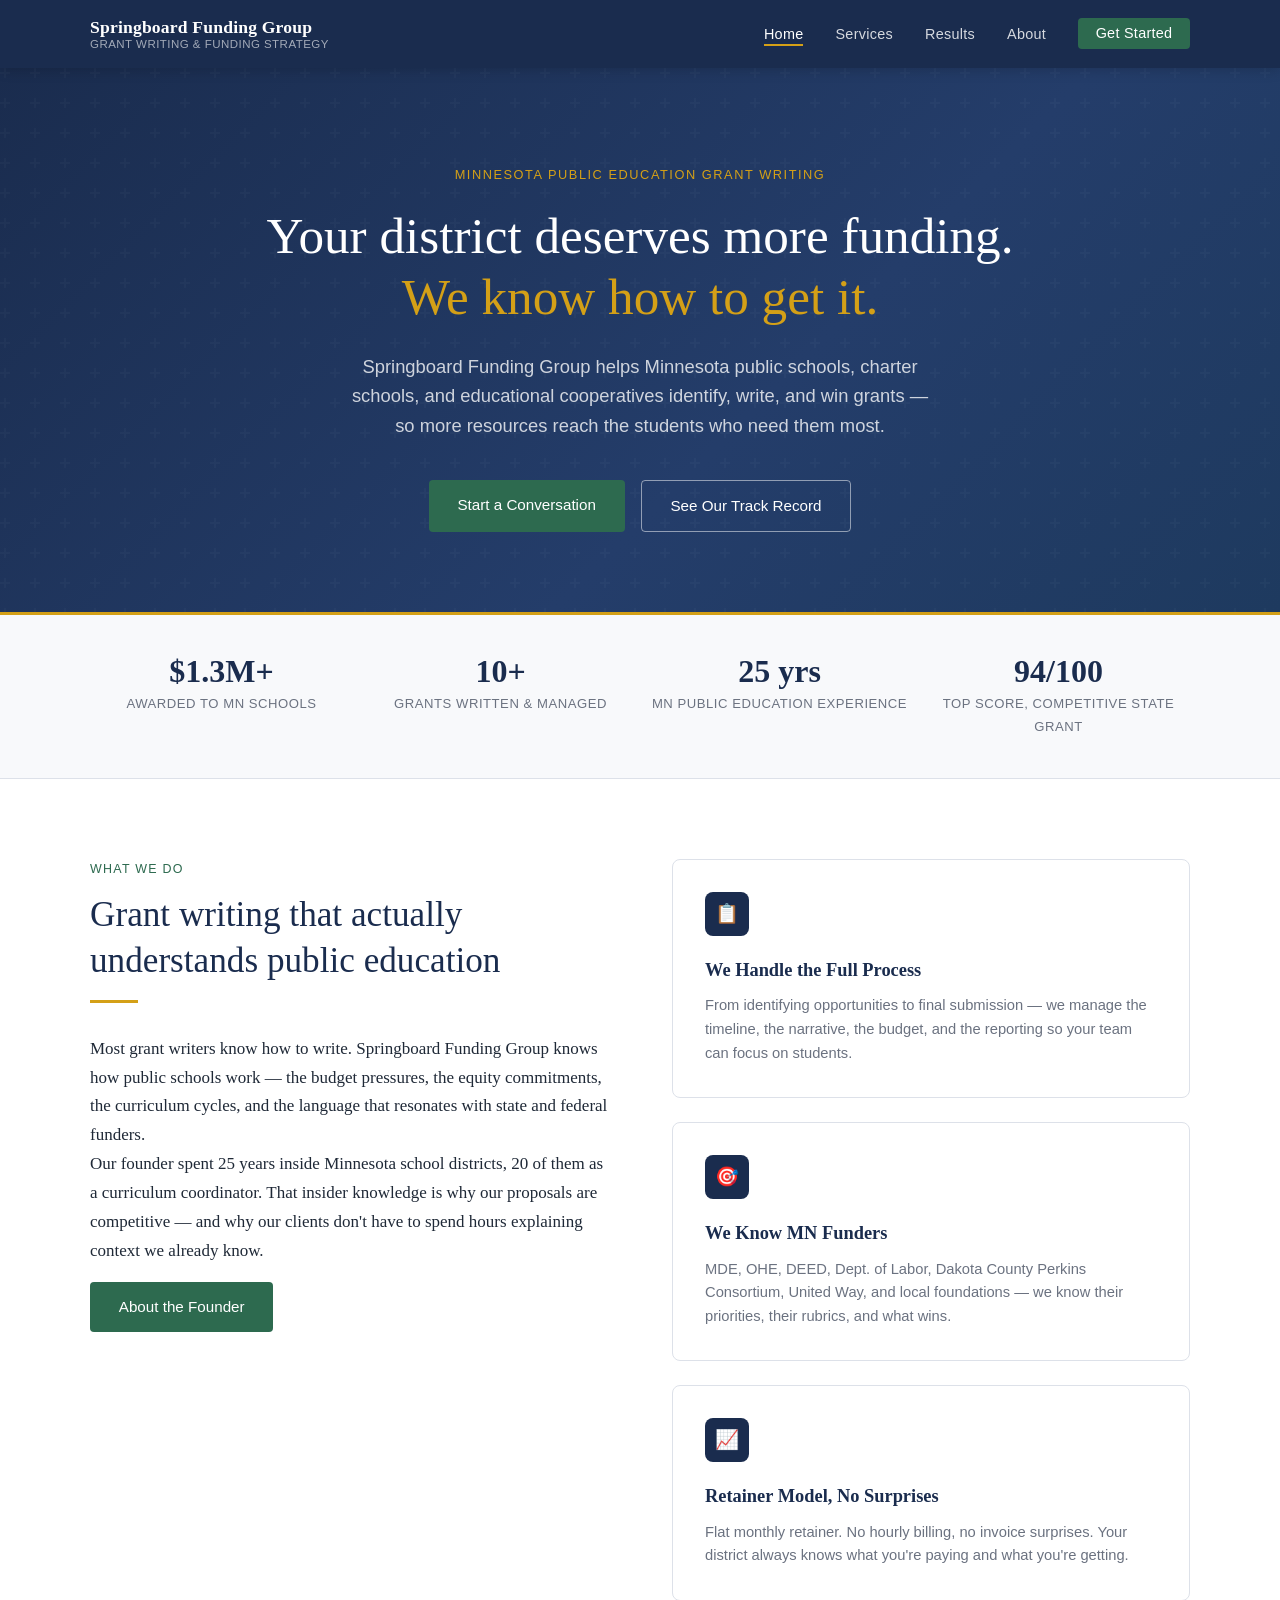
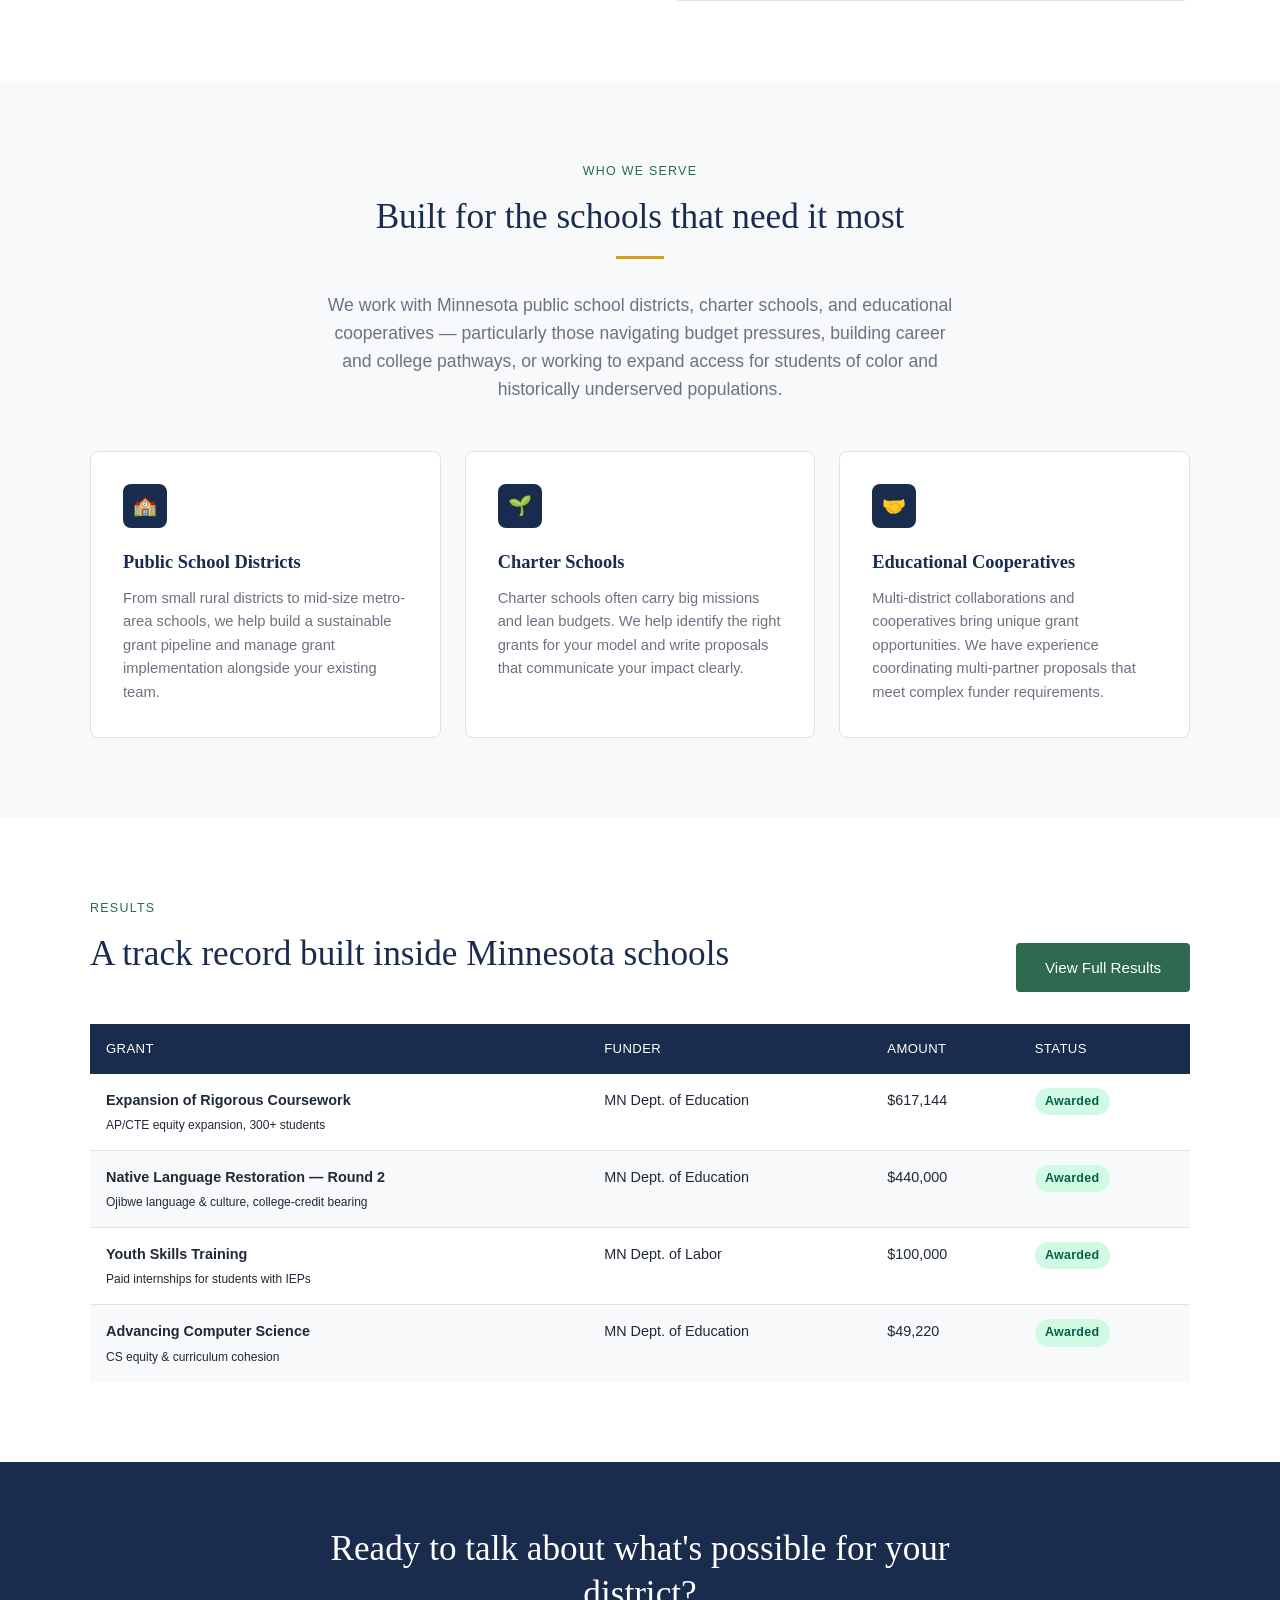
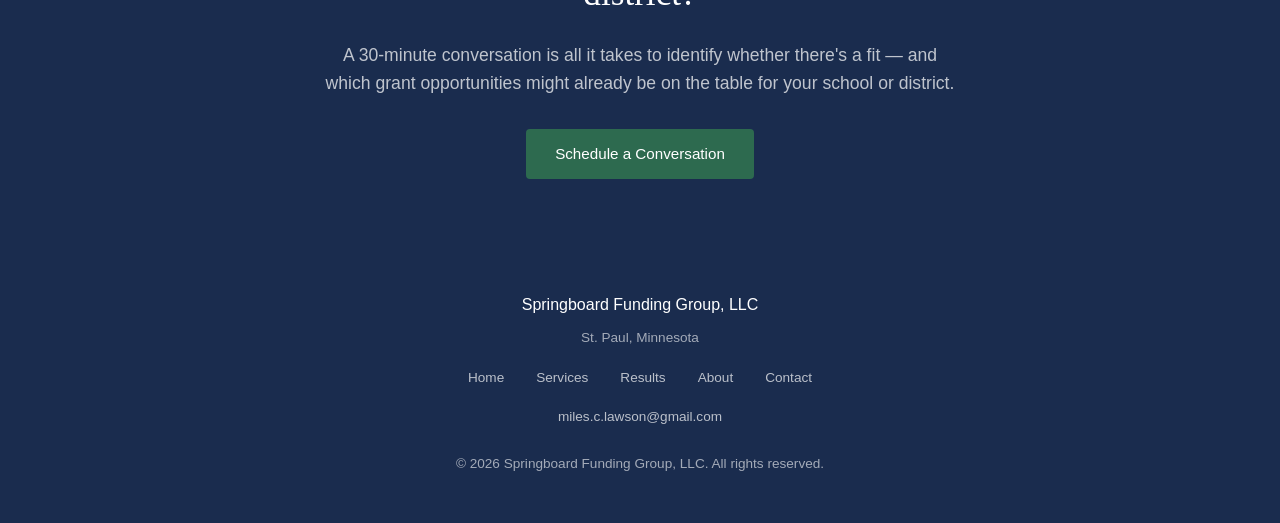
==== index.html @ 2f9cb19d "Initial site build — Springboard Funding Group" ====
<!DOCTYPE html>
<html lang="en">
<head>
  <meta charset="UTF-8">
  <meta name="viewport" content="width=device-width, initial-scale=1.0">
  <title>Springboard Funding Group — Minnesota Education Grant Writing</title>
  <link rel="stylesheet" href="style.css">
</head>
<body>

<nav>
  <div class="nav-inner">
    <a href="index.html" class="nav-logo">
      <span class="nav-logo-main">Springboard Funding Group</span>
      <span class="nav-logo-sub">Grant Writing &amp; Funding Strategy</span>
    </a>
    <ul class="nav-links">
      <li><a href="index.html" class="active">Home</a></li>
      <li><a href="services.html">Services</a></li>
      <li><a href="results.html">Results</a></li>
      <li><a href="about.html">About</a></li>
      <li><a href="contact.html" class="nav-cta">Get Started</a></li>
    </ul>
  </div>
</nav>

<!-- HERO -->
<section class="hero">
  <div class="hero-inner">
    <p class="hero-eyebrow">Minnesota Public Education Grant Writing</p>
    <h1>Your district deserves more funding.<br><em>We know how to get it.</em></h1>
    <p class="hero-sub">Springboard Funding Group helps Minnesota public schools, charter schools, and educational cooperatives identify, write, and win grants — so more resources reach the students who need them most.</p>
    <div class="hero-actions">
      <a href="contact.html" class="btn btn-primary">Start a Conversation</a>
      <a href="results.html" class="btn btn-secondary">See Our Track Record</a>
    </div>
  </div>
</section>

<!-- STATS -->
<div class="stats-bar">
  <div class="stats-inner">
    <div>
      <div class="stat-num">$1.3M+</div>
      <div class="stat-label">Awarded to MN Schools</div>
    </div>
    <div>
      <div class="stat-num">10+</div>
      <div class="stat-label">Grants Written &amp; Managed</div>
    </div>
    <div>
      <div class="stat-num">25 yrs</div>
      <div class="stat-label">MN Public Education Experience</div>
    </div>
    <div>
      <div class="stat-num">94/100</div>
      <div class="stat-label">Top Score, Competitive State Grant</div>
    </div>
  </div>
</div>

<!-- WHAT WE DO -->
<section>
  <div class="section-inner">
    <div class="two-col">
      <div>
        <p class="section-label">What We Do</p>
        <h2>Grant writing that actually understands public education</h2>
        <div class="divider"></div>
        <p>Most grant writers know how to write. Springboard Funding Group knows how public schools work — the budget pressures, the equity commitments, the curriculum cycles, and the language that resonates with state and federal funders.</p>
        <p>Our founder spent 25 years inside Minnesota school districts, 20 of them as a curriculum coordinator. That insider knowledge is why our proposals are competitive — and why our clients don't have to spend hours explaining context we already know.</p>
        <a href="about.html" class="btn btn-primary" style="margin-top:1rem;">About the Founder</a>
      </div>
      <div>
        <div class="card" style="margin-bottom:1.5rem;">
          <div class="card-icon">📋</div>
          <h3>We Handle the Full Process</h3>
          <p>From identifying opportunities to final submission — we manage the timeline, the narrative, the budget, and the reporting so your team can focus on students.</p>
        </div>
        <div class="card" style="margin-bottom:1.5rem;">
          <div class="card-icon">🎯</div>
          <h3>We Know MN Funders</h3>
          <p>MDE, OHE, DEED, Dept. of Labor, Dakota County Perkins Consortium, United Way, and local foundations — we know their priorities, their rubrics, and what wins.</p>
        </div>
        <div class="card">
          <div class="card-icon">📈</div>
          <h3>Retainer Model, No Surprises</h3>
          <p>Flat monthly retainer. No hourly billing, no invoice surprises. Your district always knows what you're paying and what you're getting.</p>
        </div>
      </div>
    </div>
  </div>
</section>

<!-- WHO WE SERVE -->
<section class="bg-alt">
  <div class="section-inner" style="text-align:center; max-width:760px; margin:0 auto;">
    <p class="section-label">Who We Serve</p>
    <h2>Built for the schools that need it most</h2>
    <div class="divider" style="margin:1rem auto 2rem;"></div>
    <p class="lead" style="margin:0 auto 3rem;">We work with Minnesota public school districts, charter schools, and educational cooperatives — particularly those navigating budget pressures, building career and college pathways, or working to expand access for students of color and historically underserved populations.</p>
  </div>
  <div class="section-inner">
    <div class="card-grid">
      <div class="card">
        <div class="card-icon">🏫</div>
        <h3>Public School Districts</h3>
        <p>From small rural districts to mid-size metro-area schools, we help build a sustainable grant pipeline and manage grant implementation alongside your existing team.</p>
      </div>
      <div class="card">
        <div class="card-icon">🌱</div>
        <h3>Charter Schools</h3>
        <p>Charter schools often carry big missions and lean budgets. We help identify the right grants for your model and write proposals that communicate your impact clearly.</p>
      </div>
      <div class="card">
        <div class="card-icon">🤝</div>
        <h3>Educational Cooperatives</h3>
        <p>Multi-district collaborations and cooperatives bring unique grant opportunities. We have experience coordinating multi-partner proposals that meet complex funder requirements.</p>
      </div>
    </div>
  </div>
</section>

<!-- RECENT RESULTS PREVIEW -->
<section>
  <div class="section-inner">
    <div style="display:flex; justify-content:space-between; align-items:flex-end; flex-wrap:wrap; gap:1rem; margin-bottom:2rem;">
      <div>
        <p class="section-label">Results</p>
        <h2>A track record built inside Minnesota schools</h2>
      </div>
      <a href="results.html" class="btn btn-primary">View Full Results</a>
    </div>
    <table class="results-table">
      <thead>
        <tr>
          <th>Grant</th>
          <th>Funder</th>
          <th>Amount</th>
          <th>Status</th>
        </tr>
      </thead>
      <tbody>
        <tr>
          <td><strong>Expansion of Rigorous Coursework</strong><br><small>AP/CTE equity expansion, 300+ students</small></td>
          <td>MN Dept. of Education</td>
          <td>$617,144</td>
          <td><span class="badge badge-awarded">Awarded</span></td>
        </tr>
        <tr>
          <td><strong>Native Language Restoration — Round 2</strong><br><small>Ojibwe language &amp; culture, college-credit bearing</small></td>
          <td>MN Dept. of Education</td>
          <td>$440,000</td>
          <td><span class="badge badge-awarded">Awarded</span></td>
        </tr>
        <tr>
          <td><strong>Youth Skills Training</strong><br><small>Paid internships for students with IEPs</small></td>
          <td>MN Dept. of Labor</td>
          <td>$100,000</td>
          <td><span class="badge badge-awarded">Awarded</span></td>
        </tr>
        <tr>
          <td><strong>Advancing Computer Science</strong><br><small>CS equity &amp; curriculum cohesion</small></td>
          <td>MN Dept. of Education</td>
          <td>$49,220</td>
          <td><span class="badge badge-awarded">Awarded</span></td>
        </tr>
      </tbody>
    </table>
  </div>
</section>

<!-- CTA BAND -->
<section class="bg-navy" style="padding:4rem 2rem; text-align:center;">
  <div class="section-inner" style="max-width:680px; margin:0 auto;">
    <h2 style="color:var(--white);">Ready to talk about what's possible for your district?</h2>
    <p class="lead" style="color:rgba(255,255,255,0.72); margin:1.5rem auto 2rem;">A 30-minute conversation is all it takes to identify whether there's a fit — and which grant opportunities might already be on the table for your school or district.</p>
    <a href="contact.html" class="btn btn-primary">Schedule a Conversation</a>
  </div>
</section>

<footer>
  <div class="footer-name">Springboard Funding Group, LLC</div>
  <div>St. Paul, Minnesota</div>
  <ul class="footer-links">
    <li><a href="index.html">Home</a></li>
    <li><a href="services.html">Services</a></li>
    <li><a href="results.html">Results</a></li>
    <li><a href="about.html">About</a></li>
    <li><a href="contact.html">Contact</a></li>
  </ul>
  <div><a href="mailto:miles.c.lawson@gmail.com">miles.c.lawson@gmail.com</a></div>
  <div style="margin-top:1.5rem;">&copy; 2026 Springboard Funding Group, LLC. All rights reserved.</div>
</footer>

</body>
</html>
---- style.css ----
:root {
  --navy: #1a2c4e;
  --navy-light: #243d6a;
  --green: #2d6a4f;
  --green-light: #40916c;
  --gold: #d4a017;
  --white: #ffffff;
  --off-white: #f8f9fb;
  --gray-light: #eef0f4;
  --gray: #6b7280;
  --text: #1f2937;
  --border: #dde1e9;
  --max-width: 1100px;
  --nav-height: 68px;
}

*, *::before, *::after { box-sizing: border-box; margin: 0; padding: 0; }

html { scroll-behavior: smooth; }

body {
  font-family: 'Georgia', serif;
  color: var(--text);
  background: var(--white);
  line-height: 1.7;
  font-size: 17px;
}

/* ── NAV ── */
nav {
  position: sticky;
  top: 0;
  z-index: 100;
  background: var(--navy);
  height: var(--nav-height);
  display: flex;
  align-items: center;
  padding: 0 2rem;
  box-shadow: 0 2px 12px rgba(0,0,0,0.18);
}

.nav-inner {
  max-width: var(--max-width);
  width: 100%;
  margin: 0 auto;
  display: flex;
  align-items: center;
  justify-content: space-between;
}

.nav-logo {
  display: flex;
  flex-direction: column;
  text-decoration: none;
  line-height: 1.2;
}

.nav-logo-main {
  font-size: 1.1rem;
  font-weight: bold;
  color: var(--white);
  letter-spacing: 0.01em;
}

.nav-logo-sub {
  font-size: 0.72rem;
  color: rgba(255,255,255,0.6);
  font-family: Arial, sans-serif;
  font-style: normal;
  letter-spacing: 0.04em;
  text-transform: uppercase;
}

.nav-links {
  display: flex;
  gap: 2rem;
  list-style: none;
}

.nav-links a {
  color: rgba(255,255,255,0.82);
  text-decoration: none;
  font-family: Arial, sans-serif;
  font-size: 0.9rem;
  letter-spacing: 0.02em;
  transition: color 0.2s;
}

.nav-links a:hover,
.nav-links a.active { color: var(--white); }

.nav-links a.active {
  border-bottom: 2px solid var(--gold);
  padding-bottom: 2px;
}

.nav-cta {
  background: var(--green);
  color: var(--white) !important;
  padding: 0.45rem 1.1rem !important;
  border-radius: 4px;
  transition: background 0.2s !important;
}

.nav-cta:hover { background: var(--green-light) !important; }

/* ── HERO ── */
.hero {
  background: linear-gradient(135deg, var(--navy) 0%, var(--navy-light) 60%, #1e3a5f 100%);
  color: var(--white);
  padding: 6rem 2rem 5rem;
  text-align: center;
  position: relative;
  overflow: hidden;
}

.hero::before {
  content: '';
  position: absolute;
  inset: 0;
  background: url("data:image/svg+xml,%3Csvg width='60' height='60' viewBox='0 0 60 60' xmlns='http://www.w3.org/2000/svg'%3E%3Cg fill='none' fill-rule='evenodd'%3E%3Cg fill='%23ffffff' fill-opacity='0.025'%3E%3Cpath d='M36 34v-4h-2v4h-4v2h4v4h2v-4h4v-2h-4zm0-30V0h-2v4h-4v2h4v4h2V6h4V4h-4zM6 34v-4H4v4H0v2h4v4h2v-4h4v-2H6zM6 4V0H4v4H0v2h4v4h2V6h4V4H6z'/%3E%3C/g%3E%3C/g%3E%3C/svg%3E");
}

.hero-inner {
  position: relative;
  max-width: 780px;
  margin: 0 auto;
}

.hero-eyebrow {
  font-family: Arial, sans-serif;
  font-size: 0.8rem;
  letter-spacing: 0.12em;
  text-transform: uppercase;
  color: var(--gold);
  margin-bottom: 1.2rem;
}

.hero h1 {
  font-size: clamp(2rem, 5vw, 3.2rem);
  line-height: 1.2;
  margin-bottom: 1.5rem;
  font-weight: normal;
}

.hero h1 em {
  font-style: normal;
  color: var(--gold);
}

.hero-sub {
  font-size: 1.15rem;
  color: rgba(255,255,255,0.78);
  max-width: 580px;
  margin: 0 auto 2.5rem;
  font-family: Arial, sans-serif;
  line-height: 1.6;
}

.hero-actions {
  display: flex;
  gap: 1rem;
  justify-content: center;
  flex-wrap: wrap;
}

.btn {
  display: inline-block;
  padding: 0.75rem 1.8rem;
  border-radius: 4px;
  font-family: Arial, sans-serif;
  font-size: 0.95rem;
  text-decoration: none;
  transition: all 0.2s;
  cursor: pointer;
  border: none;
}

.btn-primary {
  background: var(--green);
  color: var(--white);
}

.btn-primary:hover { background: var(--green-light); }

.btn-secondary {
  background: transparent;
  color: var(--white);
  border: 1.5px solid rgba(255,255,255,0.5);
}

.btn-secondary:hover {
  border-color: var(--white);
  background: rgba(255,255,255,0.08);
}

/* ── STATS BAR ── */
.stats-bar {
  background: var(--off-white);
  border-top: 3px solid var(--gold);
  border-bottom: 1px solid var(--border);
  padding: 2.5rem 2rem;
}

.stats-inner {
  max-width: var(--max-width);
  margin: 0 auto;
  display: grid;
  grid-template-columns: repeat(4, 1fr);
  gap: 1rem;
  text-align: center;
}

.stat-num {
  font-size: 2rem;
  font-weight: bold;
  color: var(--navy);
  line-height: 1;
}

.stat-label {
  font-family: Arial, sans-serif;
  font-size: 0.82rem;
  color: var(--gray);
  margin-top: 0.4rem;
  text-transform: uppercase;
  letter-spacing: 0.04em;
}

/* ── SECTIONS ── */
section {
  padding: 5rem 2rem;
}

.section-inner {
  max-width: var(--max-width);
  margin: 0 auto;
}

.section-label {
  font-family: Arial, sans-serif;
  font-size: 0.78rem;
  letter-spacing: 0.1em;
  text-transform: uppercase;
  color: var(--green);
  margin-bottom: 0.75rem;
}

h2 {
  font-size: clamp(1.6rem, 3vw, 2.2rem);
  color: var(--navy);
  font-weight: normal;
  margin-bottom: 1rem;
  line-height: 1.3;
}

h3 {
  font-size: 1.15rem;
  color: var(--navy);
  margin-bottom: 0.5rem;
}

.lead {
  font-size: 1.1rem;
  color: var(--gray);
  max-width: 640px;
  font-family: Arial, sans-serif;
  line-height: 1.6;
  margin-bottom: 2.5rem;
}

/* ── TWO-COL ── */
.two-col {
  display: grid;
  grid-template-columns: 1fr 1fr;
  gap: 4rem;
  align-items: start;
}

.two-col-reverse { direction: rtl; }
.two-col-reverse > * { direction: ltr; }

/* ── CARDS ── */
.card-grid {
  display: grid;
  grid-template-columns: repeat(3, 1fr);
  gap: 1.5rem;
  margin-top: 3rem;
}

.card {
  background: var(--white);
  border: 1px solid var(--border);
  border-radius: 8px;
  padding: 2rem;
  transition: box-shadow 0.2s, transform 0.2s;
}

.card:hover {
  box-shadow: 0 6px 24px rgba(26,44,78,0.1);
  transform: translateY(-2px);
}

.card-icon {
  width: 44px;
  height: 44px;
  background: var(--navy);
  border-radius: 8px;
  display: flex;
  align-items: center;
  justify-content: center;
  margin-bottom: 1.2rem;
  color: var(--white);
  font-size: 1.2rem;
}

.card p {
  font-family: Arial, sans-serif;
  font-size: 0.92rem;
  color: var(--gray);
  line-height: 1.6;
}

/* ── TABLE ── */
.results-table {
  width: 100%;
  border-collapse: collapse;
  font-family: Arial, sans-serif;
  font-size: 0.9rem;
  margin-top: 2rem;
}

.results-table th {
  background: var(--navy);
  color: var(--white);
  padding: 0.85rem 1rem;
  text-align: left;
  font-weight: normal;
  letter-spacing: 0.03em;
  font-size: 0.82rem;
  text-transform: uppercase;
}

.results-table td {
  padding: 0.85rem 1rem;
  border-bottom: 1px solid var(--border);
  color: var(--text);
  vertical-align: top;
}

.results-table tr:last-child td { border-bottom: none; }
.results-table tr:nth-child(even) td { background: var(--off-white); }

.badge {
  display: inline-block;
  padding: 0.2rem 0.65rem;
  border-radius: 20px;
  font-size: 0.78rem;
  font-weight: bold;
  letter-spacing: 0.02em;
}

.badge-awarded { background: #d1fae5; color: #065f46; }
.badge-pending { background: #fef3c7; color: #92400e; }
.badge-score { background: #e0e7ff; color: #3730a3; }

/* ── HIGHLIGHT BOX ── */
.highlight-box {
  background: var(--navy);
  color: var(--white);
  border-radius: 10px;
  padding: 3rem;
  margin-top: 3rem;
}

.highlight-box h3 { color: var(--gold); margin-bottom: 1rem; }
.highlight-box p { color: rgba(255,255,255,0.82); font-family: Arial, sans-serif; font-size: 0.95rem; line-height: 1.7; }

/* ── SERVICES ── */
.service-tier {
  background: var(--off-white);
  border: 1px solid var(--border);
  border-radius: 10px;
  padding: 2.5rem;
  margin-bottom: 1.5rem;
  display: grid;
  grid-template-columns: 200px 1fr auto;
  gap: 2rem;
  align-items: start;
}

.service-tier.featured {
  border-color: var(--navy);
  background: var(--white);
  box-shadow: 0 4px 20px rgba(26,44,78,0.1);
}

.tier-name {
  font-size: 1.1rem;
  font-weight: bold;
  color: var(--navy);
}

.tier-price {
  font-size: 1.6rem;
  color: var(--green);
  font-weight: bold;
  margin-top: 0.3rem;
  line-height: 1;
}

.tier-price span {
  font-size: 0.85rem;
  color: var(--gray);
  font-weight: normal;
}

.tier-features {
  list-style: none;
  font-family: Arial, sans-serif;
  font-size: 0.9rem;
  color: var(--text);
}

.tier-features li {
  padding: 0.3rem 0;
  display: flex;
  align-items: flex-start;
  gap: 0.5rem;
}

.tier-features li::before {
  content: '✓';
  color: var(--green);
  font-weight: bold;
  flex-shrink: 0;
  margin-top: 1px;
}

/* ── ABOUT PAGE ── */
.bio-block {
  display: grid;
  grid-template-columns: 1fr 2fr;
  gap: 4rem;
  align-items: start;
}

.bio-sidebar {
  background: var(--off-white);
  border-radius: 10px;
  padding: 2rem;
  border: 1px solid var(--border);
}

.bio-sidebar h3 { color: var(--navy); font-size: 1rem; margin-bottom: 1.2rem; }

.credential-list {
  list-style: none;
  font-family: Arial, sans-serif;
  font-size: 0.88rem;
  color: var(--text);
}

.credential-list li {
  padding: 0.4rem 0;
  border-bottom: 1px solid var(--border);
  line-height: 1.4;
}

.credential-list li:last-child { border-bottom: none; }

.bio-body p {
  font-size: 1.05rem;
  margin-bottom: 1.3rem;
  line-height: 1.75;
}

/* ── CONTACT ── */
.contact-grid {
  display: grid;
  grid-template-columns: 1fr 1fr;
  gap: 4rem;
  align-items: start;
}

.contact-info p {
  font-family: Arial, sans-serif;
  color: var(--gray);
  font-size: 0.95rem;
  line-height: 1.7;
  margin-bottom: 1.5rem;
}

.contact-detail {
  display: flex;
  align-items: center;
  gap: 0.75rem;
  margin-bottom: 1rem;
  font-family: Arial, sans-serif;
  font-size: 0.95rem;
}

.contact-detail a { color: var(--navy); text-decoration: none; }
.contact-detail a:hover { text-decoration: underline; }

.contact-form {
  background: var(--off-white);
  border: 1px solid var(--border);
  border-radius: 10px;
  padding: 2.5rem;
}

.form-group {
  margin-bottom: 1.25rem;
}

.form-group label {
  display: block;
  font-family: Arial, sans-serif;
  font-size: 0.85rem;
  font-weight: bold;
  color: var(--navy);
  margin-bottom: 0.4rem;
  letter-spacing: 0.02em;
}

.form-group input,
.form-group select,
.form-group textarea {
  width: 100%;
  padding: 0.7rem 0.9rem;
  border: 1px solid var(--border);
  border-radius: 4px;
  font-family: Arial, sans-serif;
  font-size: 0.95rem;
  color: var(--text);
  background: var(--white);
  transition: border-color 0.2s;
  resize: vertical;
}

.form-group input:focus,
.form-group select:focus,
.form-group textarea:focus {
  outline: none;
  border-color: var(--navy);
}

.form-submit {
  width: 100%;
  padding: 0.85rem;
  background: var(--navy);
  color: var(--white);
  border: none;
  border-radius: 4px;
  font-family: Arial, sans-serif;
  font-size: 1rem;
  cursor: pointer;
  transition: background 0.2s;
  margin-top: 0.5rem;
}

.form-submit:hover { background: var(--navy-light); }

/* ── FOOTER ── */
footer {
  background: var(--navy);
  color: rgba(255,255,255,0.6);
  padding: 3rem 2rem;
  text-align: center;
  font-family: Arial, sans-serif;
  font-size: 0.85rem;
}

footer .footer-name {
  color: var(--white);
  font-size: 1rem;
  margin-bottom: 0.5rem;
}

footer a {
  color: rgba(255,255,255,0.7);
  text-decoration: none;
}

footer a:hover { color: var(--white); }

.footer-links {
  display: flex;
  justify-content: center;
  gap: 2rem;
  margin: 1rem 0;
  list-style: none;
}

/* ── ALT SECTION BG ── */
.bg-alt { background: var(--off-white); }
.bg-navy { background: var(--navy); color: var(--white); }
.bg-navy h2 { color: var(--white); }
.bg-navy .lead { color: rgba(255,255,255,0.72); }

/* ── DIVIDER ── */
.divider {
  width: 48px;
  height: 3px;
  background: var(--gold);
  margin: 1rem 0 2rem;
}

/* ── QUOTE ── */
blockquote {
  border-left: 4px solid var(--gold);
  padding-left: 1.5rem;
  margin: 2rem 0;
  font-style: italic;
  font-size: 1.1rem;
  color: var(--gray);
}

/* ── RESPONSIVE ── */
@media (max-width: 768px) {
  .stats-inner { grid-template-columns: 1fr 1fr; }
  .card-grid { grid-template-columns: 1fr; }
  .two-col { grid-template-columns: 1fr; gap: 2rem; }
  .service-tier { grid-template-columns: 1fr; }
  .bio-block { grid-template-columns: 1fr; }
  .contact-grid { grid-template-columns: 1fr; }
  .nav-links { display: none; }
}
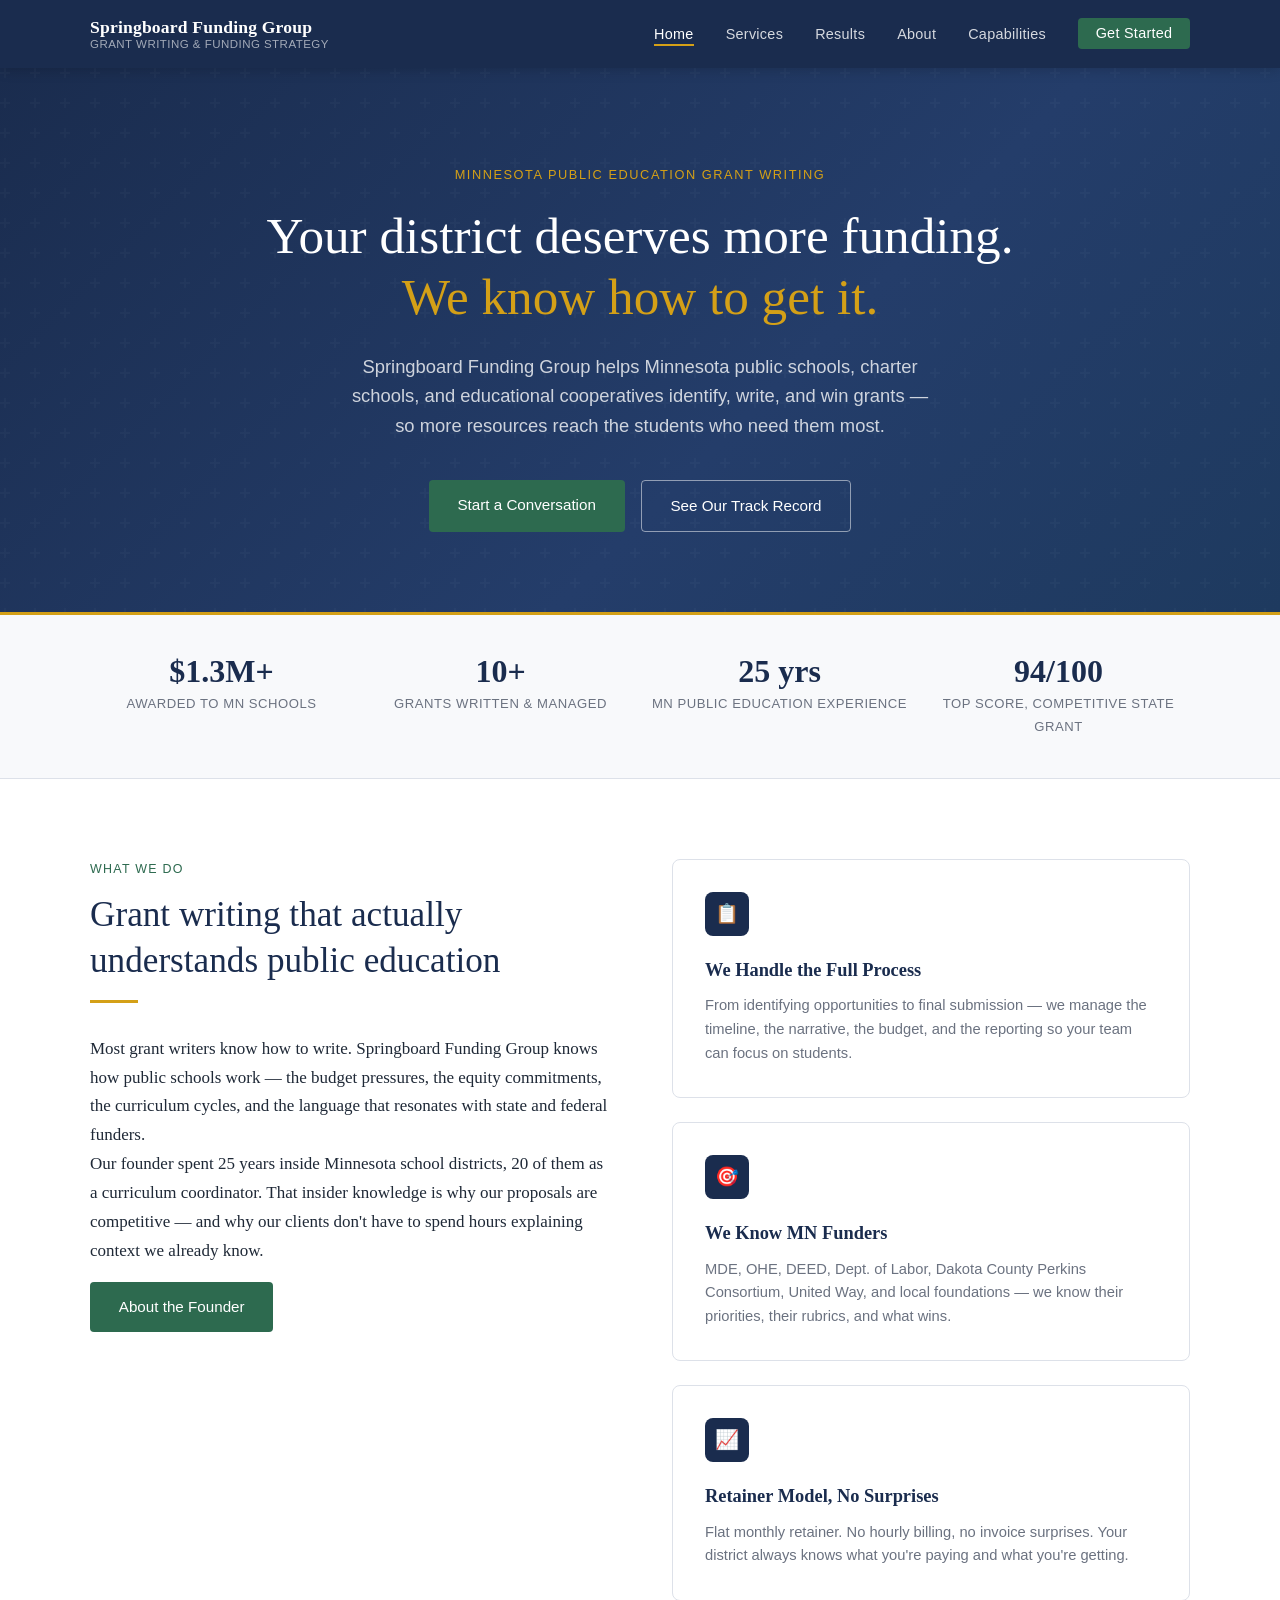
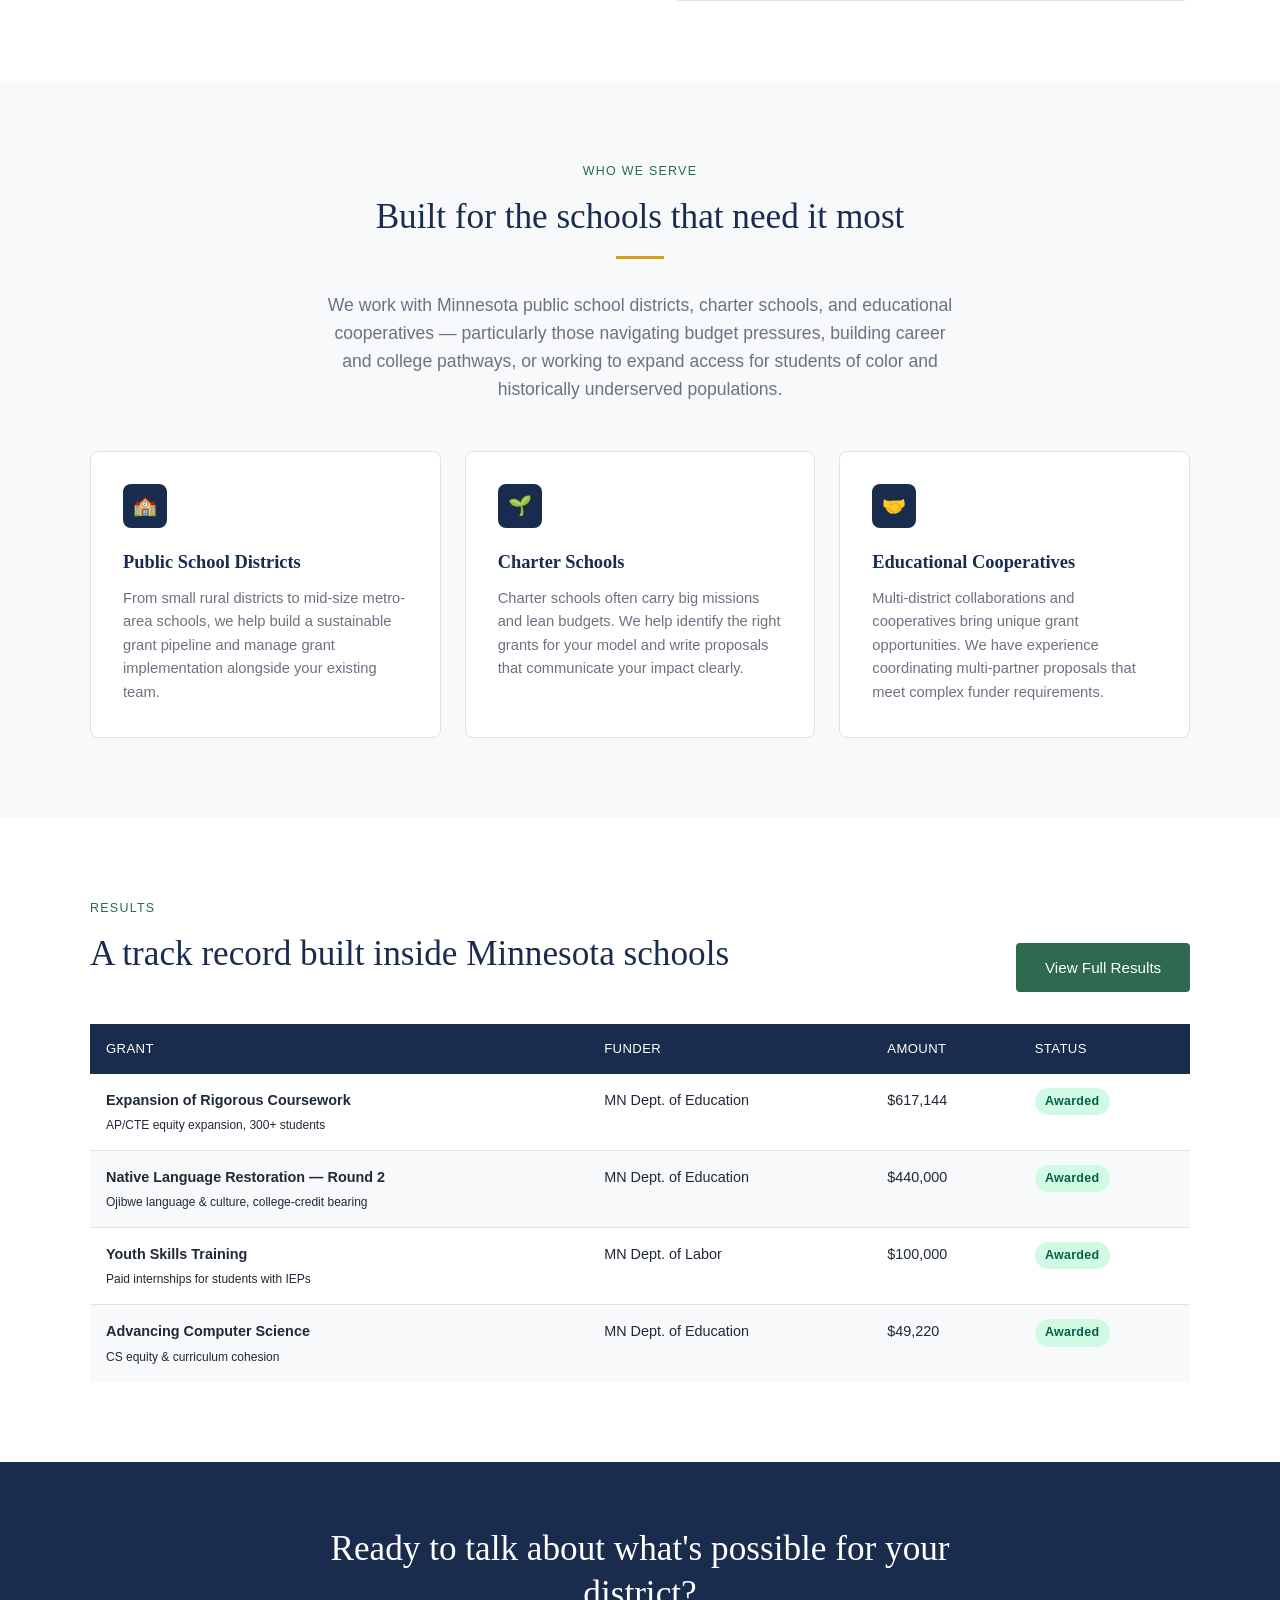
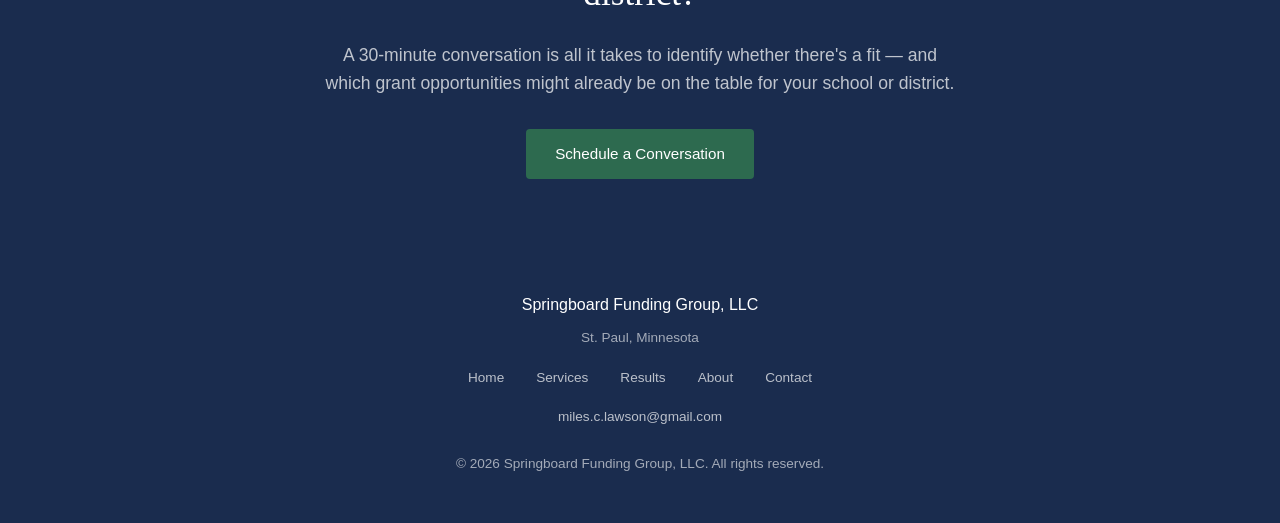
==== commit 260a39a1: "Add Capabilities page, PDF, and update nav on all pages - New capabilities.html: full capabilities s" ====
--- a/index.html
+++ b/index.html
@@ -19,6 +19,7 @@
       <li><a href="services.html">Services</a></li>
       <li><a href="results.html">Results</a></li>
       <li><a href="about.html">About</a></li>
+      <li><a href="capabilities.html">Capabilities</a></li>
       <li><a href="contact.html" class="nav-cta">Get Started</a></li>
     </ul>
   </div>
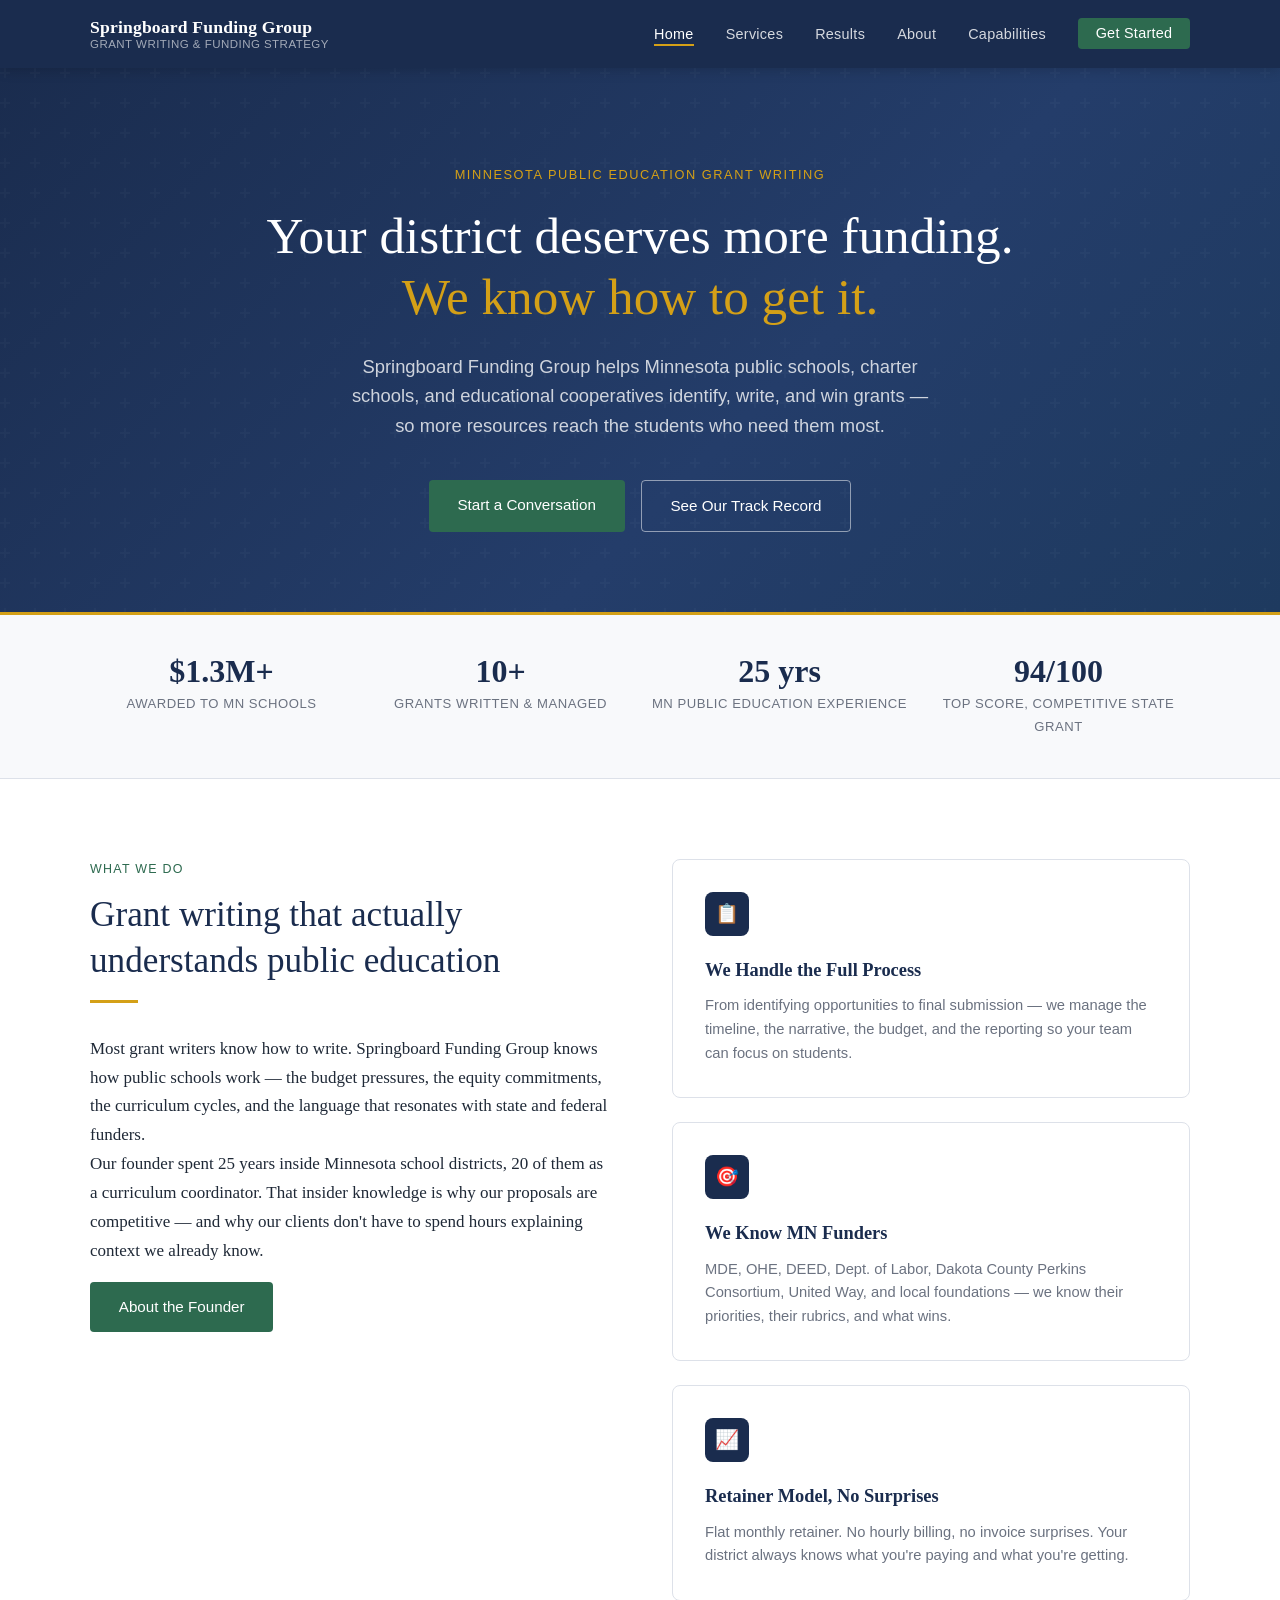
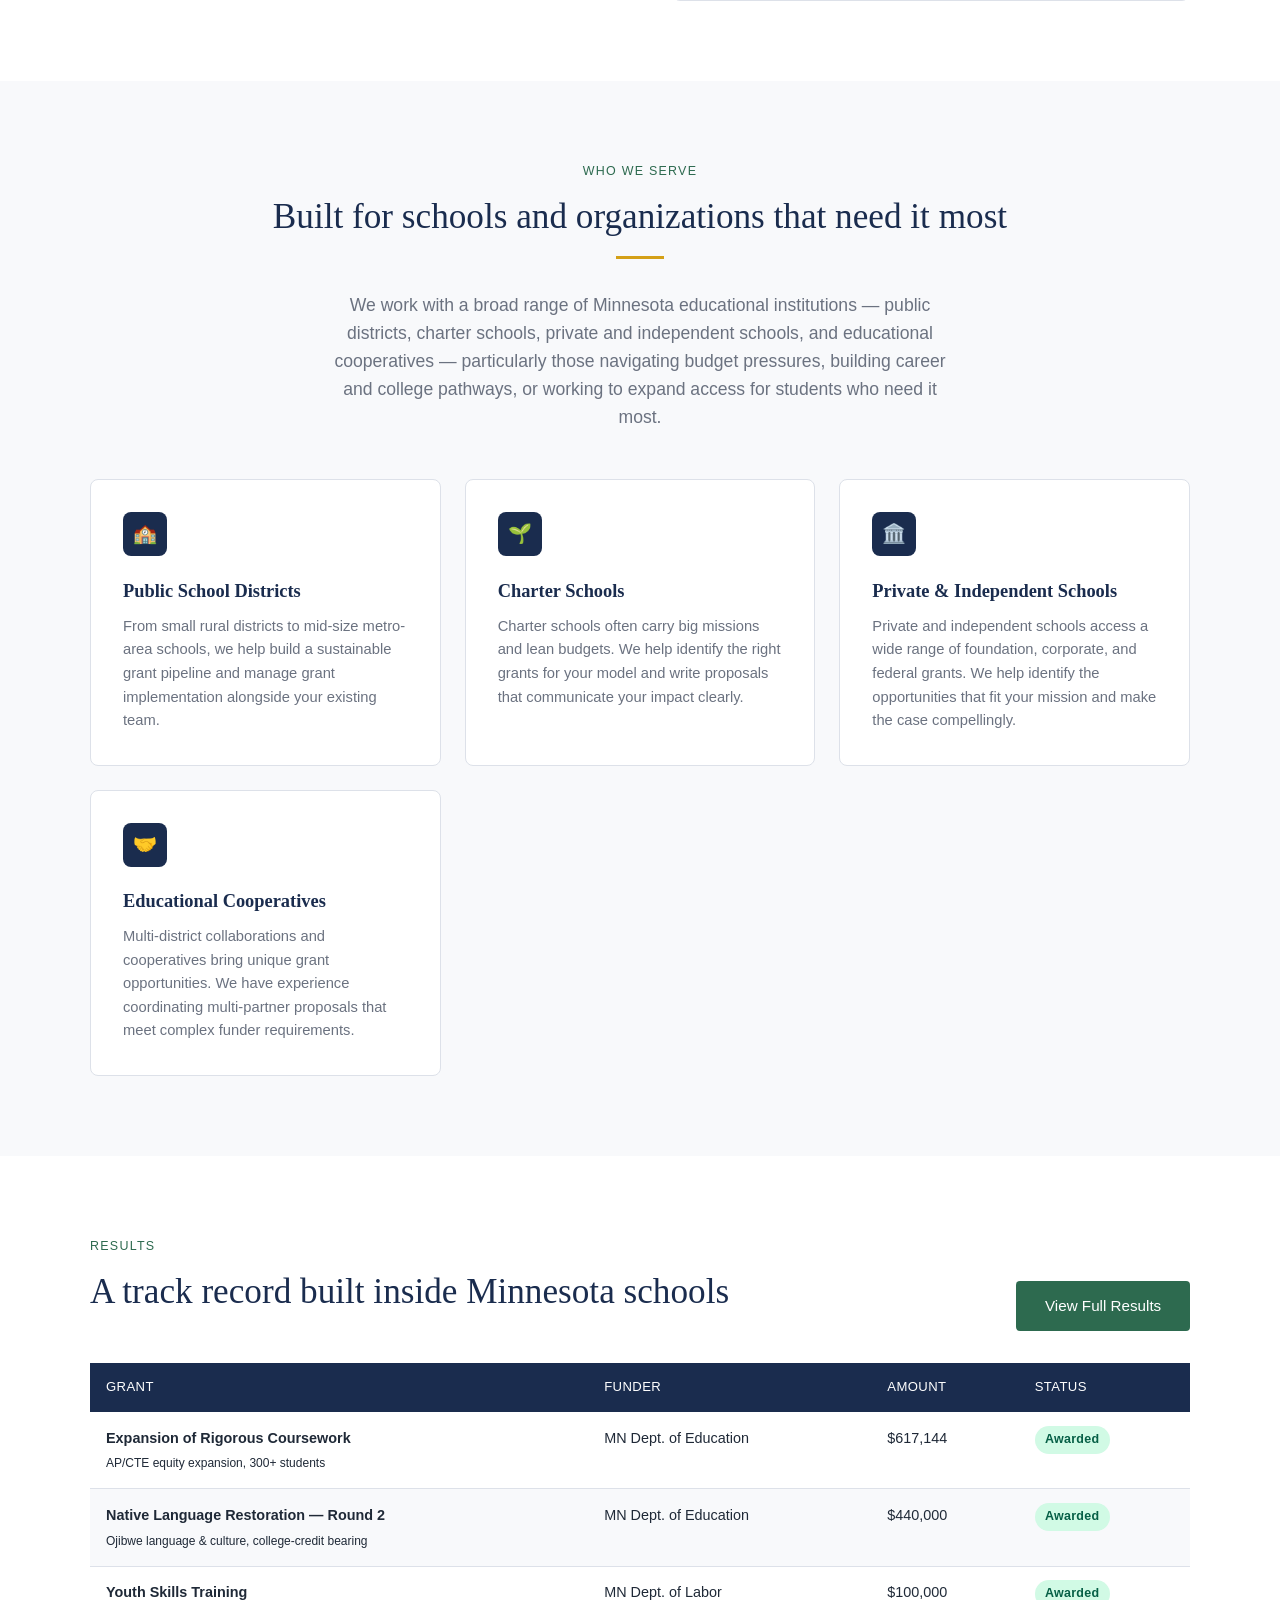
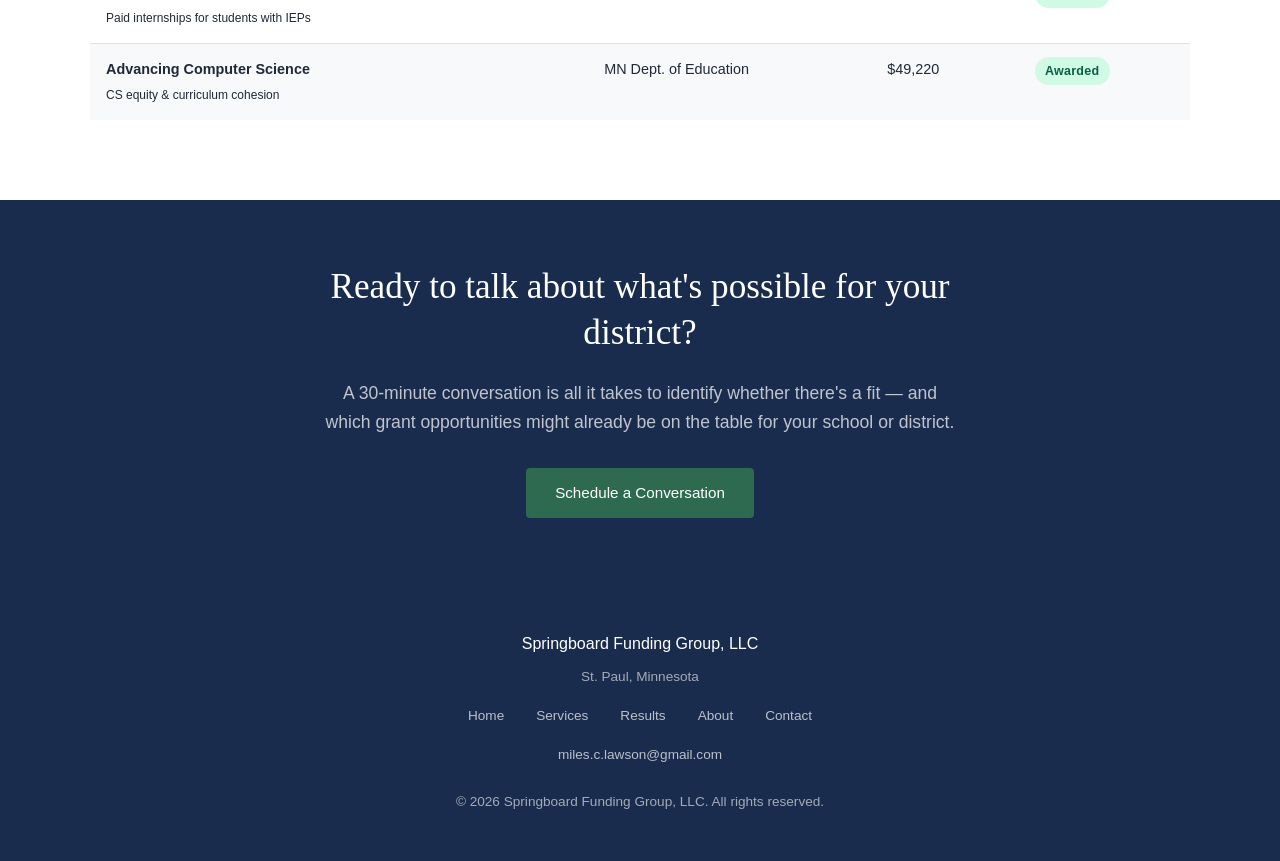
==== commit c0781771: "Add private school clients and lower-cost one-time services - Who We Serve: added Private & Independ" ====
--- a/index.html
+++ b/index.html
@@ -97,9 +97,9 @@
 <section class="bg-alt">
   <div class="section-inner" style="text-align:center; max-width:760px; margin:0 auto;">
     <p class="section-label">Who We Serve</p>
-    <h2>Built for the schools that need it most</h2>
+    <h2>Built for schools and organizations that need it most</h2>
     <div class="divider" style="margin:1rem auto 2rem;"></div>
-    <p class="lead" style="margin:0 auto 3rem;">We work with Minnesota public school districts, charter schools, and educational cooperatives — particularly those navigating budget pressures, building career and college pathways, or working to expand access for students of color and historically underserved populations.</p>
+    <p class="lead" style="margin:0 auto 3rem;">We work with a broad range of Minnesota educational institutions — public districts, charter schools, private and independent schools, and educational cooperatives — particularly those navigating budget pressures, building career and college pathways, or working to expand access for students who need it most.</p>
   </div>
   <div class="section-inner">
     <div class="card-grid">
@@ -112,6 +112,11 @@
         <div class="card-icon">🌱</div>
         <h3>Charter Schools</h3>
         <p>Charter schools often carry big missions and lean budgets. We help identify the right grants for your model and write proposals that communicate your impact clearly.</p>
+      </div>
+      <div class="card">
+        <div class="card-icon">🏛️</div>
+        <h3>Private &amp; Independent Schools</h3>
+        <p>Private and independent schools access a wide range of foundation, corporate, and federal grants. We help identify the opportunities that fit your mission and make the case compellingly.</p>
       </div>
       <div class="card">
         <div class="card-icon">🤝</div>
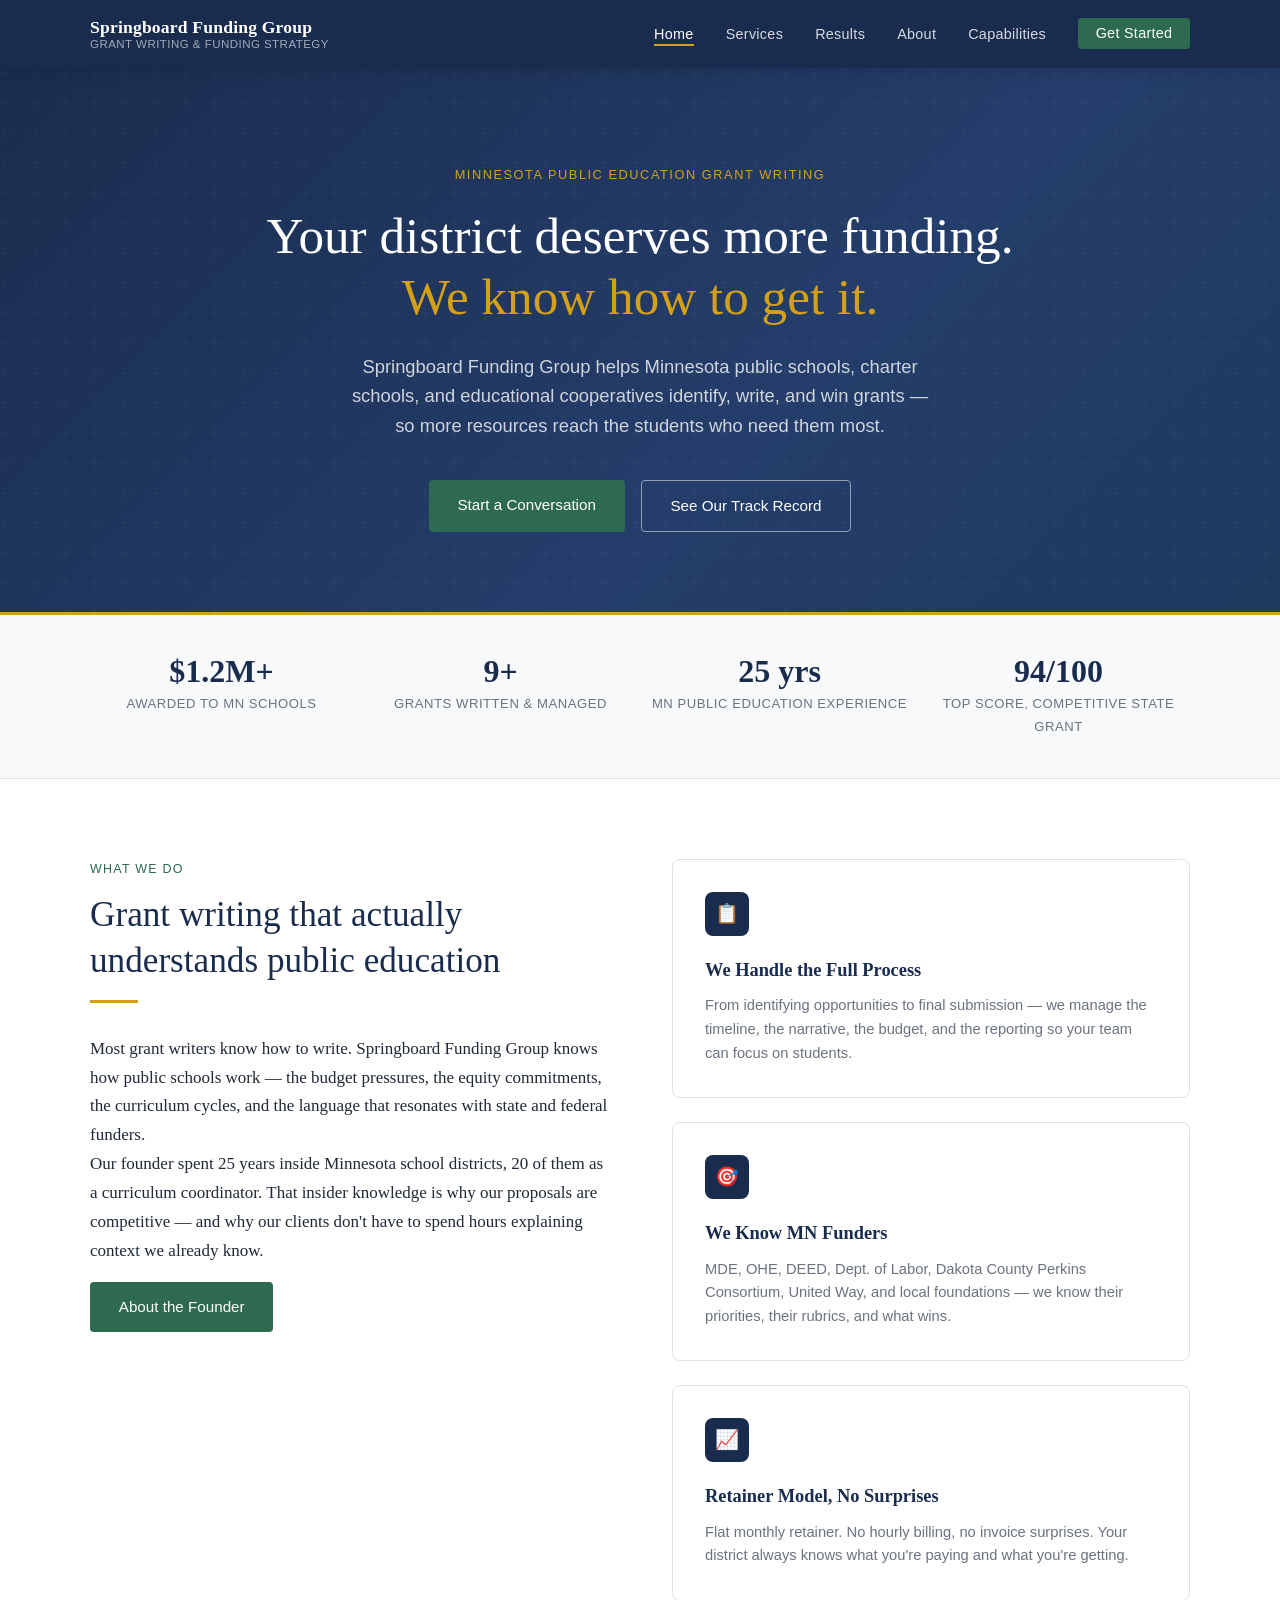
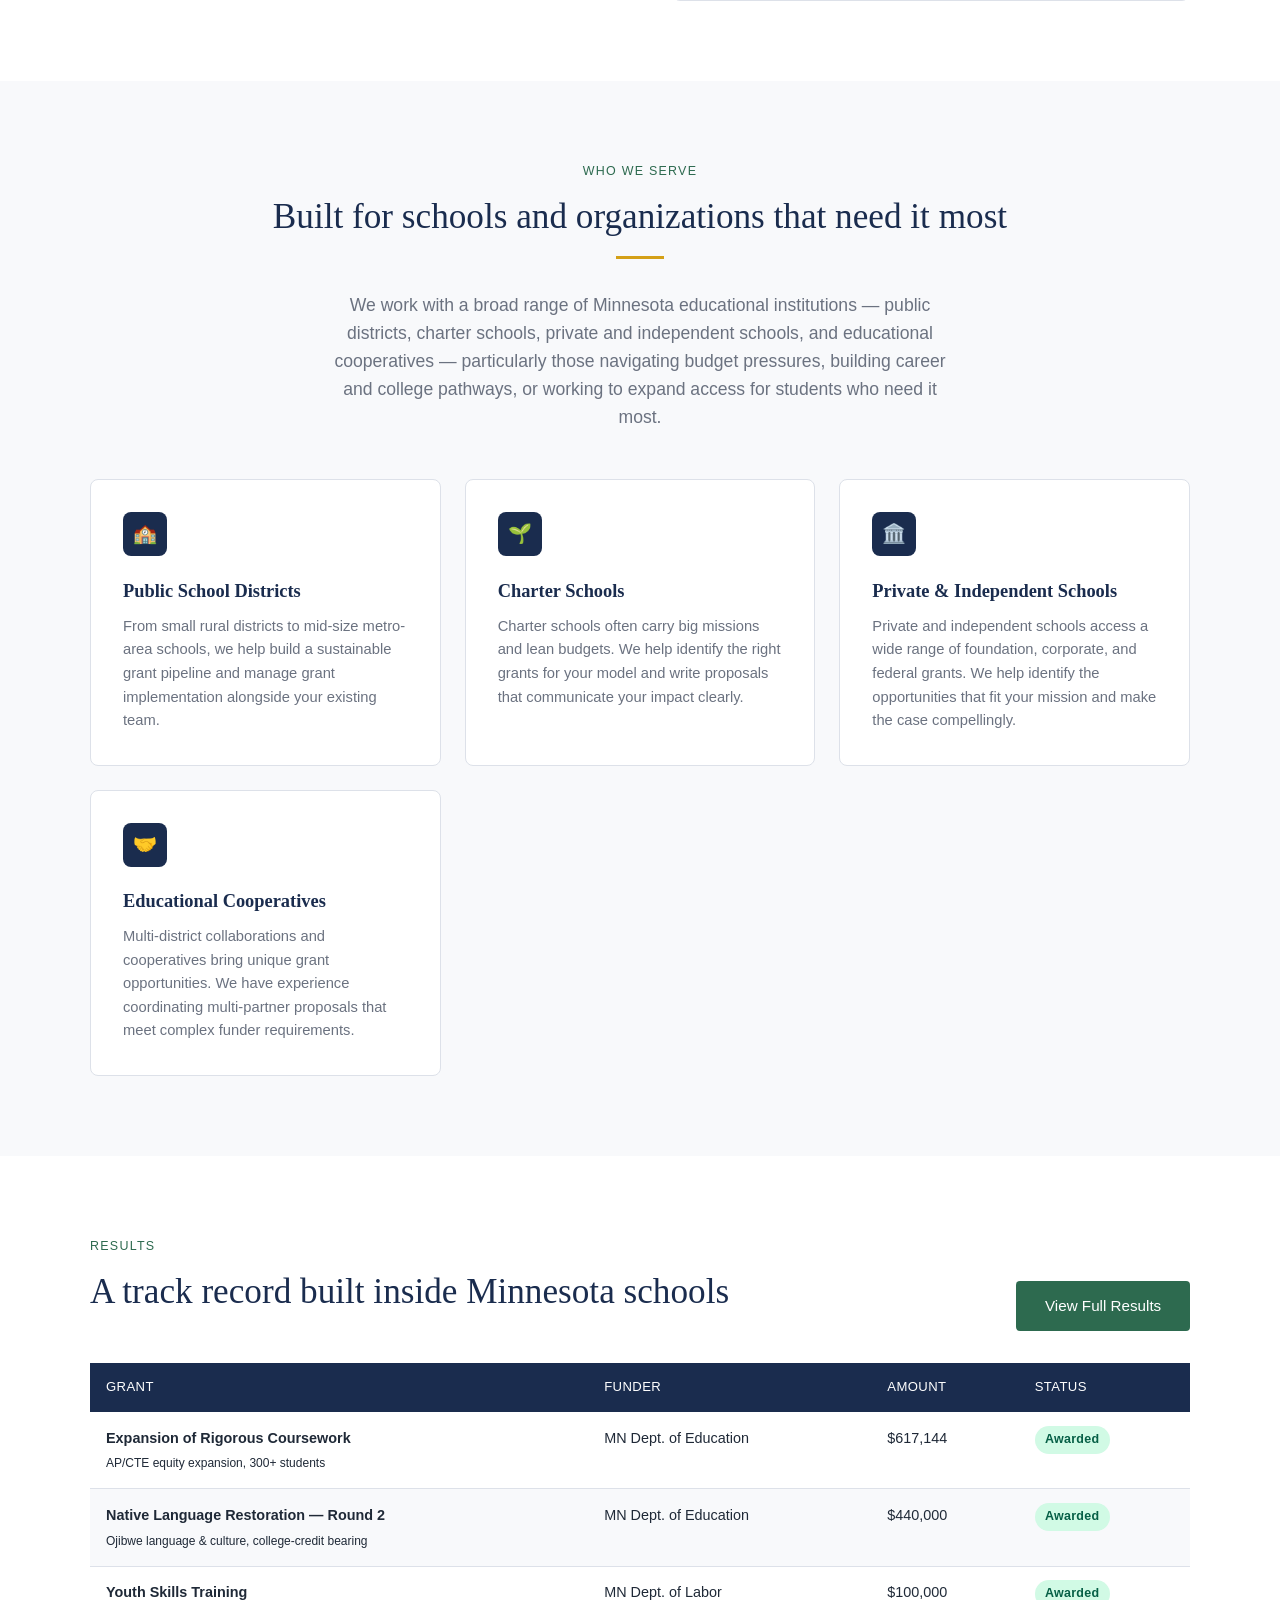
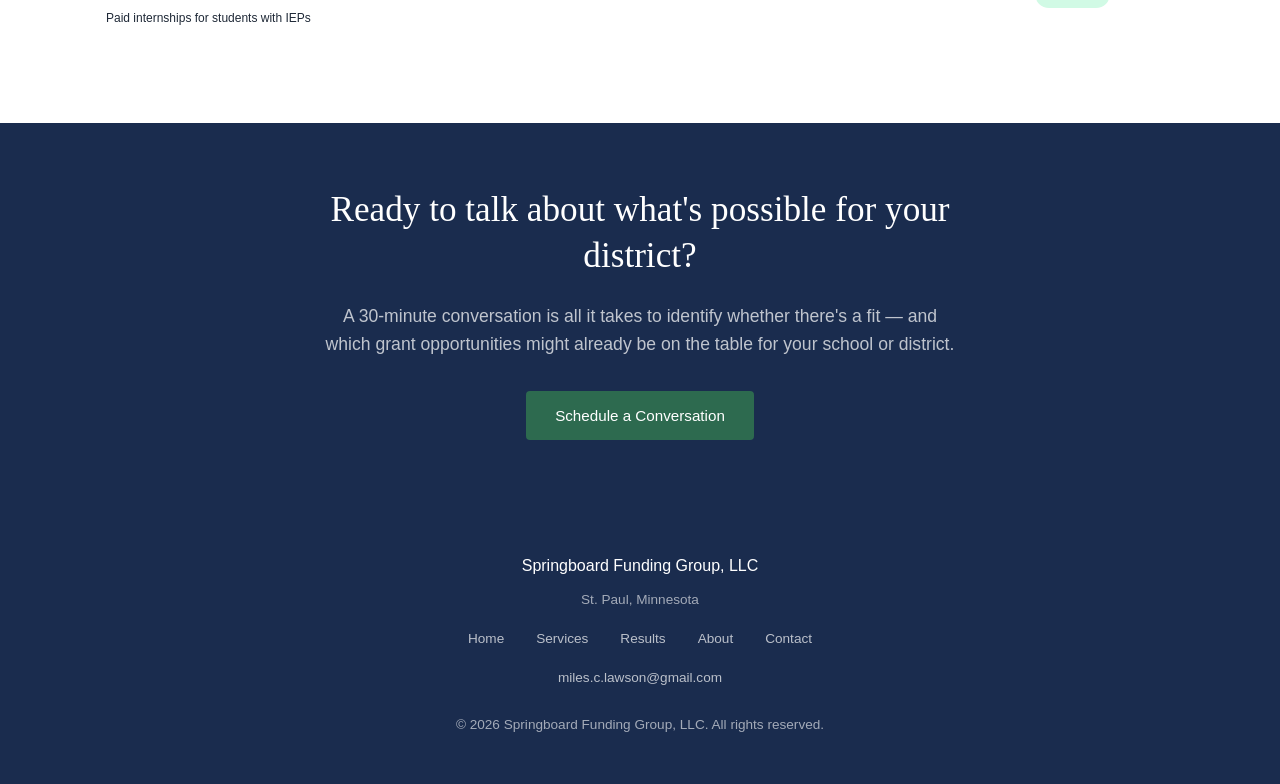
==== commit f9c56a8a: "Remove Advancing Computer Science and EdSafe AI grants from site - Removed Advancing Computer Scienc" ====
--- a/index.html
+++ b/index.html
@@ -5,6 +5,14 @@
   <meta name="viewport" content="width=device-width, initial-scale=1.0">
   <title>Springboard Funding Group — Minnesota Education Grant Writing</title>
   <link rel="stylesheet" href="style.css">
+  <!-- Google Analytics -->
+  <script async src="https://www.googletagmanager.com/gtag/js?id=G-CRXTPTLB4G"></script>
+  <script>
+    window.dataLayer = window.dataLayer || [];
+    function gtag(){dataLayer.push(arguments);}
+    gtag("js", new Date());
+    gtag("config", "G-CRXTPTLB4G");
+  </script>
 </head>
 <body>
 
@@ -42,11 +50,11 @@
 <div class="stats-bar">
   <div class="stats-inner">
     <div>
-      <div class="stat-num">$1.3M+</div>
+      <div class="stat-num">$1.2M+</div>
       <div class="stat-label">Awarded to MN Schools</div>
     </div>
     <div>
-      <div class="stat-num">10+</div>
+      <div class="stat-num">9+</div>
       <div class="stat-label">Grants Written &amp; Managed</div>
     </div>
     <div>
@@ -165,12 +173,6 @@
           <td>$100,000</td>
           <td><span class="badge badge-awarded">Awarded</span></td>
         </tr>
-        <tr>
-          <td><strong>Advancing Computer Science</strong><br><small>CS equity &amp; curriculum cohesion</small></td>
-          <td>MN Dept. of Education</td>
-          <td>$49,220</td>
-          <td><span class="badge badge-awarded">Awarded</span></td>
-        </tr>
       </tbody>
     </table>
   </div>
